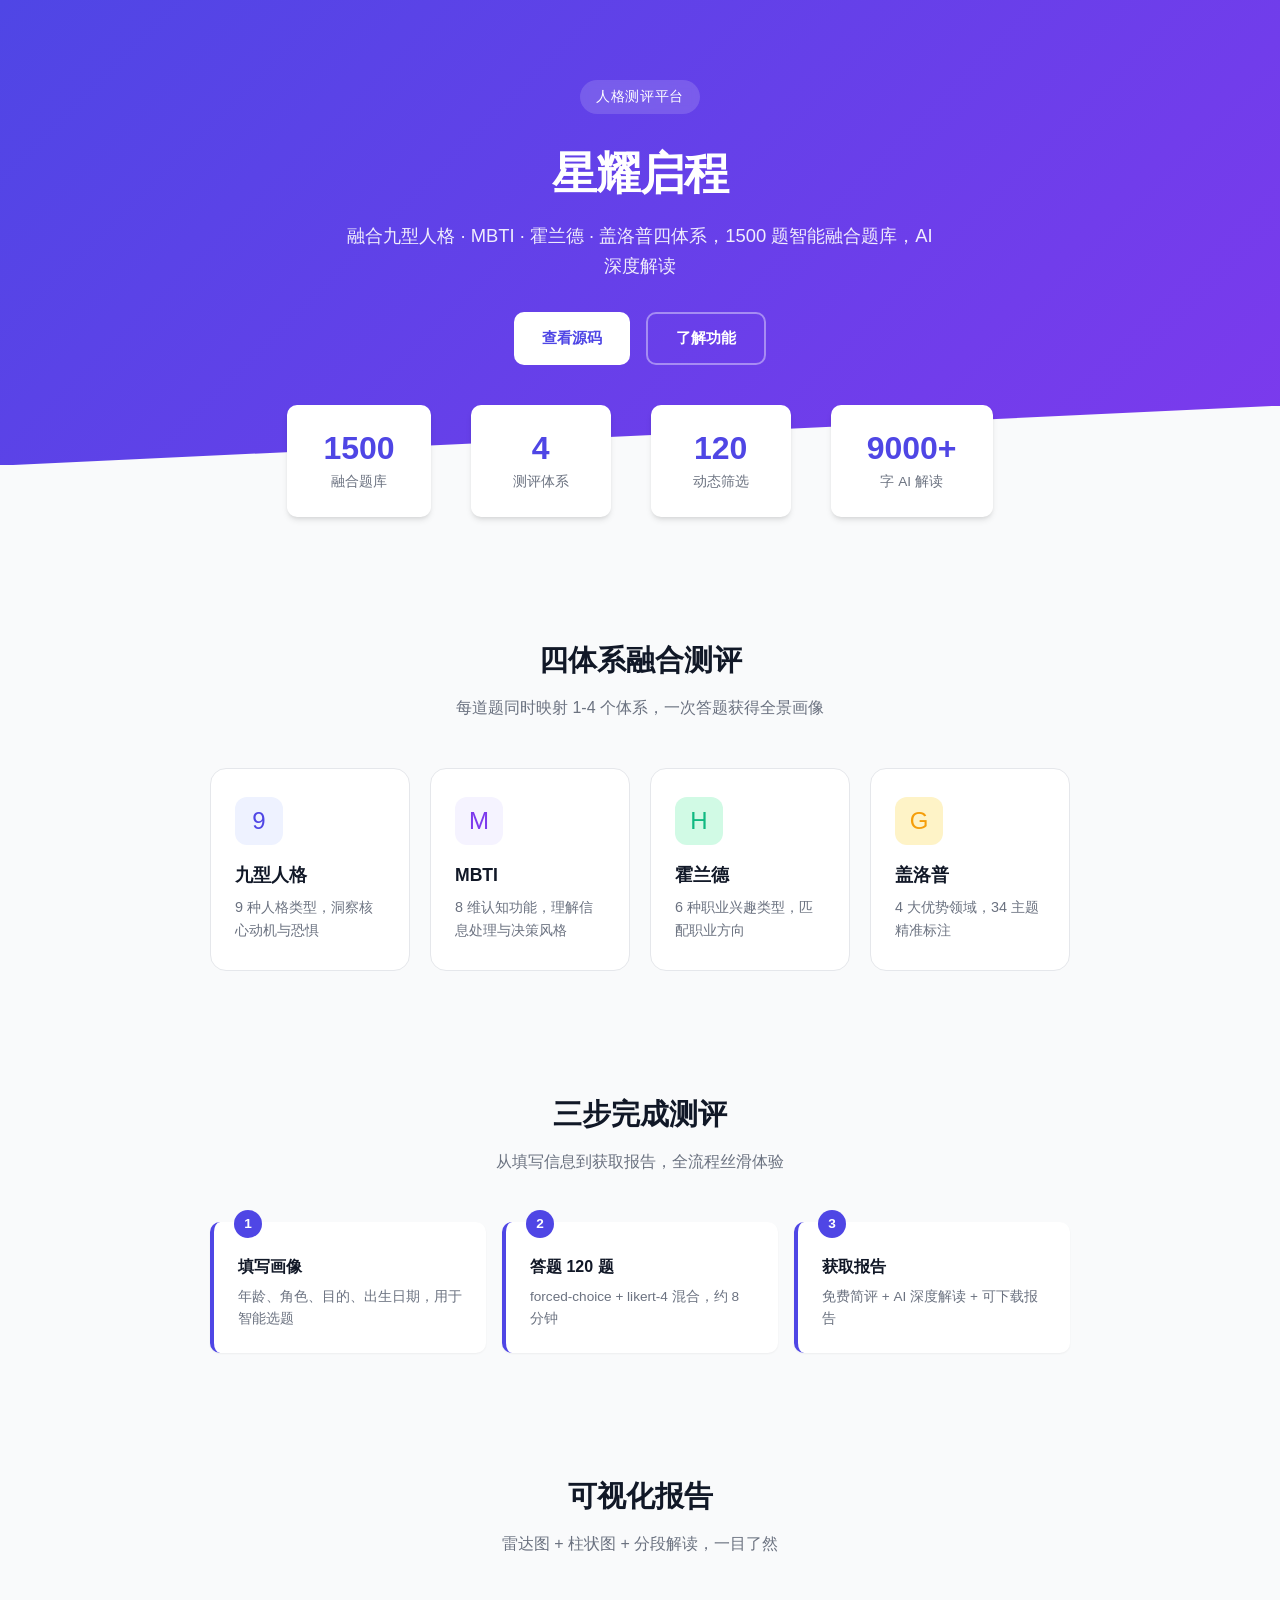
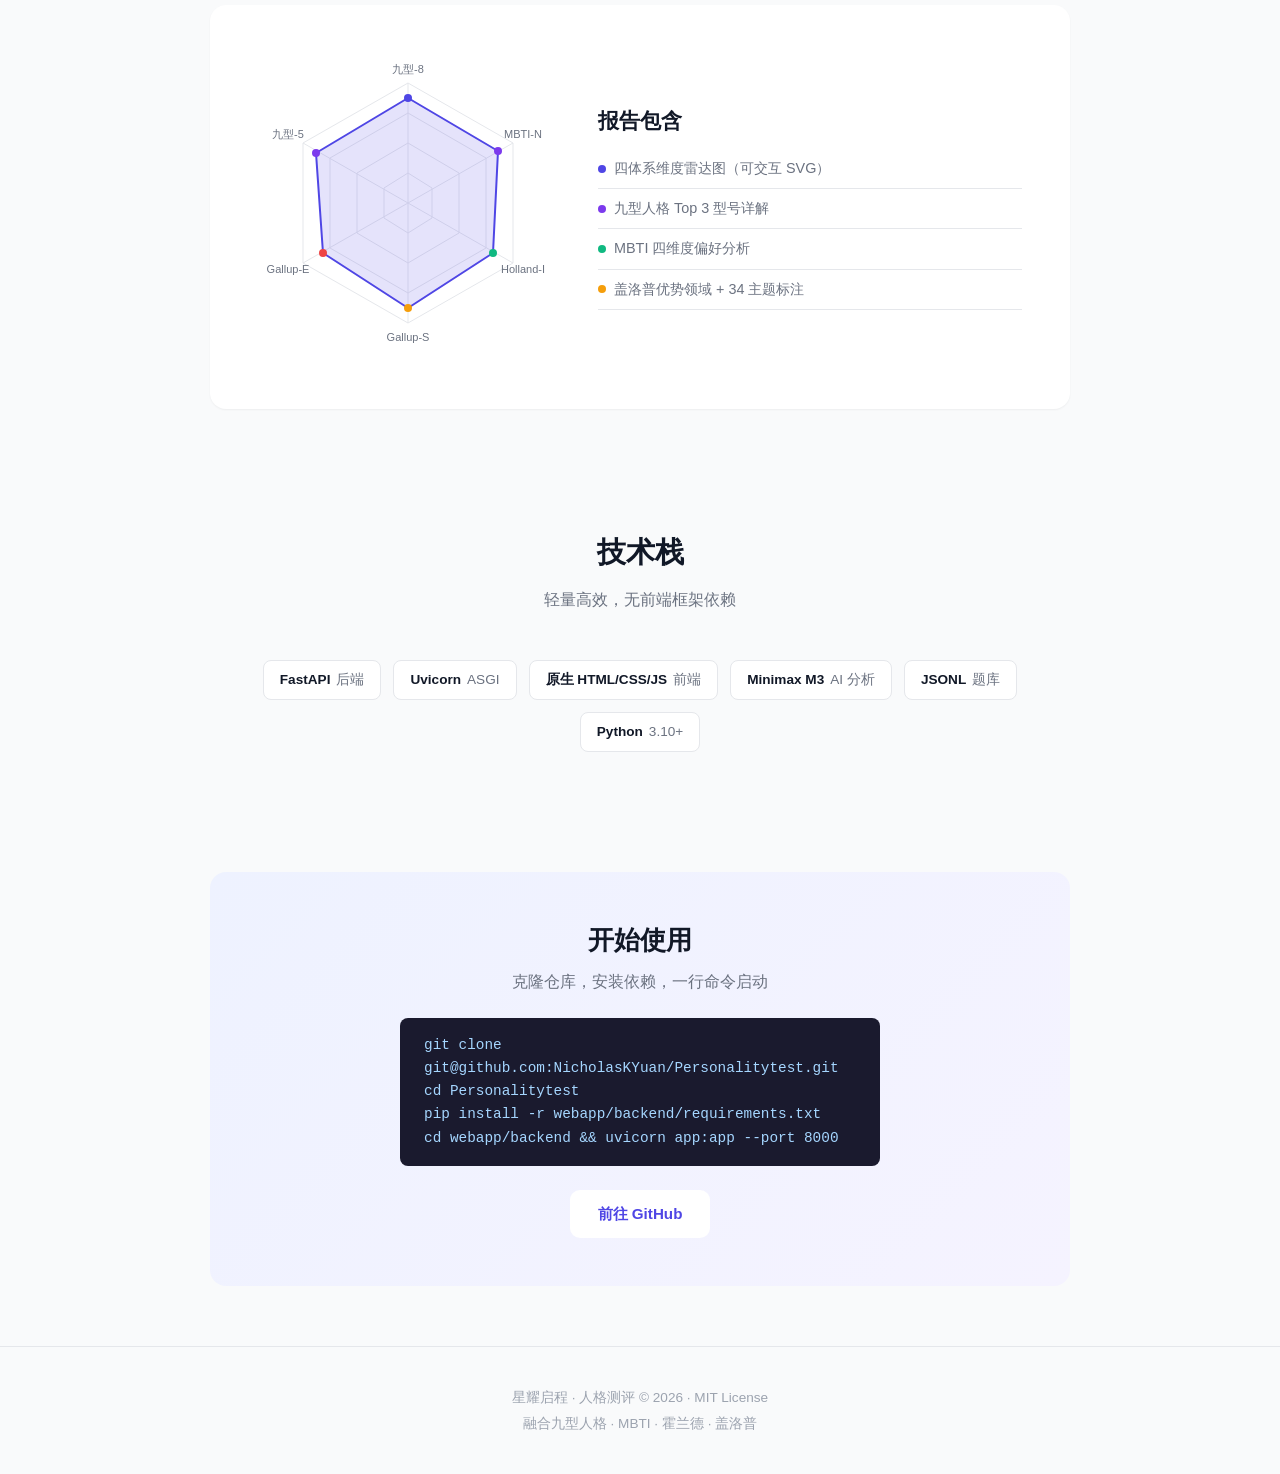
==== docs/index.html @ fbc4feb8 "docs: 添加 GitHub Pages 展示页" ====
<!DOCTYPE html>
<html lang="zh-CN">
<head>
    <meta charset="UTF-8">
    <meta name="viewport" content="width=device-width, initial-scale=1.0">
    <title>星耀启程 · 人格测评</title>
    <style>
        :root {
            --color-primary: #4F46E5;
            --color-primary-hover: #4338CA;
            --color-primary-light: #EEF2FF;
            --color-secondary: #7C3AED;
            --color-secondary-light: #F5F3FF;
            --color-bg: #F9FAFB;
            --color-surface: #FFFFFF;
            --color-border: #E5E7EB;
            --color-text: #111827;
            --color-text-secondary: #6B7280;
            --color-text-muted: #9CA3AF;
            --color-success: #10B981;
            --color-error: #EF4444;
            --color-warning: #F59E0B;
            --shadow-sm: 0 1px 2px rgba(0,0,0,0.05);
            --shadow-md: 0 4px 6px -1px rgba(0,0,0,0.1), 0 2px 4px -2px rgba(0,0,0,0.1);
            --shadow-lg: 0 10px 15px -3px rgba(0,0,0,0.1), 0 4px 6px -4px rgba(0,0,0,0.1);
            --radius-md: 10px;
            --radius-lg: 16px;
            --font-family: -apple-system, BlinkMacSystemFont, "Segoe UI", "PingFang SC", "Hiragino Sans GB", "Microsoft YaHei", "Helvetica Neue", sans-serif;
        }
        * { margin: 0; padding: 0; box-sizing: border-box; }
        html { font-size: 16px; -webkit-font-smoothing: antialiased; -moz-osx-font-smoothing: grayscale; }
        body { font-family: var(--font-family); background: var(--color-bg); color: var(--color-text); line-height: 1.6; }
        a { color: var(--color-primary); text-decoration: none; }
        a:hover { color: var(--color-primary-hover); }

        /* Hero */
        .hero {
            background: linear-gradient(135deg, #4F46E5 0%, #7C3AED 100%);
            color: #fff;
            padding: 80px 20px 100px;
            text-align: center;
            position: relative;
            overflow: hidden;
        }
        .hero::after {
            content: '';
            position: absolute;
            bottom: -1px;
            left: 0;
            right: 0;
            height: 60px;
            background: var(--color-bg);
            clip-path: polygon(0 100%, 100% 100%, 100% 0, 0 60px);
        }
        .hero-badge {
            display: inline-block;
            background: rgba(255,255,255,0.15);
            backdrop-filter: blur(4px);
            padding: 6px 16px;
            border-radius: 20px;
            font-size: 0.85rem;
            margin-bottom: 24px;
            letter-spacing: 0.05em;
        }
        .hero h1 {
            font-size: 2.8rem;
            font-weight: 700;
            margin-bottom: 12px;
            letter-spacing: -0.02em;
        }
        .hero p {
            font-size: 1.15rem;
            opacity: 0.9;
            max-width: 600px;
            margin: 0 auto 32px;
        }
        .hero-buttons {
            display: flex;
            gap: 16px;
            justify-content: center;
            flex-wrap: wrap;
        }
        .btn {
            display: inline-flex;
            align-items: center;
            gap: 8px;
            padding: 12px 28px;
            border-radius: var(--radius-md);
            font-weight: 600;
            font-size: 0.95rem;
            transition: all 0.2s;
            cursor: pointer;
            border: none;
        }
        .btn-primary {
            background: #fff;
            color: var(--color-primary);
        }
        .btn-primary:hover {
            transform: translateY(-2px);
            box-shadow: var(--shadow-lg);
            color: var(--color-primary-hover);
        }
        .btn-outline {
            background: transparent;
            color: #fff;
            border: 2px solid rgba(255,255,255,0.4);
        }
        .btn-outline:hover {
            border-color: #fff;
            background: rgba(255,255,255,0.1);
        }

        /* Container */
        .container {
            max-width: 900px;
            margin: 0 auto;
            padding: 0 20px;
        }

        /* Stats bar */
        .stats-bar {
            display: flex;
            gap: 40px;
            justify-content: center;
            flex-wrap: wrap;
            margin: -60px 20px 60px;
            position: relative;
            z-index: 1;
        }
        .stat-card {
            background: var(--color-surface);
            box-shadow: var(--shadow-md);
            border-radius: var(--radius-md);
            padding: 24px 36px;
            text-align: center;
            min-width: 140px;
        }
        .stat-number {
            font-size: 2rem;
            font-weight: 700;
            color: var(--color-primary);
            line-height: 1.2;
        }
        .stat-label {
            font-size: 0.85rem;
            color: var(--color-text-secondary);
            margin-top: 4px;
        }

        /* Section */
        .section {
            padding: 60px 0;
        }
        .section-title {
            font-size: 1.8rem;
            font-weight: 700;
            text-align: center;
            margin-bottom: 12px;
        }
        .section-subtitle {
            font-size: 1rem;
            color: var(--color-text-secondary);
            text-align: center;
            margin-bottom: 48px;
        }

        /* System cards */
        .systems-grid {
            display: grid;
            grid-template-columns: repeat(auto-fit, minmax(200px, 1fr));
            gap: 20px;
        }
        .system-card {
            background: var(--color-surface);
            border: 1px solid var(--color-border);
            border-radius: var(--radius-lg);
            padding: 28px 24px;
            transition: all 0.2s;
        }
        .system-card:hover {
            border-color: var(--color-primary);
            box-shadow: var(--shadow-md);
            transform: translateY(-2px);
        }
        .system-icon {
            width: 48px;
            height: 48px;
            border-radius: 12px;
            display: flex;
            align-items: center;
            justify-content: center;
            font-size: 1.5rem;
            margin-bottom: 16px;
        }
        .system-card h3 {
            font-size: 1.1rem;
            font-weight: 600;
            margin-bottom: 6px;
        }
        .system-card p {
            font-size: 0.9rem;
            color: var(--color-text-secondary);
        }

        /* Flow */
        .flow-steps {
            display: flex;
            gap: 16px;
            flex-wrap: wrap;
        }
        .flow-step {
            flex: 1;
            min-width: 180px;
            background: var(--color-surface);
            border-radius: var(--radius-md);
            padding: 24px;
            border-left: 4px solid var(--color-primary);
            box-shadow: var(--shadow-sm);
            position: relative;
        }
        .flow-step-num {
            position: absolute;
            top: -12px;
            left: 20px;
            background: var(--color-primary);
            color: #fff;
            width: 28px;
            height: 28px;
            border-radius: 50%;
            display: flex;
            align-items: center;
            justify-content: center;
            font-size: 0.85rem;
            font-weight: 600;
        }
        .flow-step h4 {
            font-size: 1rem;
            font-weight: 600;
            margin: 8px 0 6px;
        }
        .flow-step p {
            font-size: 0.85rem;
            color: var(--color-text-secondary);
        }

        /* Radar chart */
        .radar-section {
            background: var(--color-surface);
            border-radius: var(--radius-lg);
            padding: 48px;
            box-shadow: var(--shadow-sm);
            display: flex;
            gap: 40px;
            align-items: center;
            flex-wrap: wrap;
        }
        .radar-svg {
            flex: 0 0 300px;
            margin: 0 auto;
        }
        .radar-info {
            flex: 1;
            min-width: 250px;
        }
        .radar-info h3 {
            font-size: 1.3rem;
            margin-bottom: 12px;
        }
        .radar-info ul {
            list-style: none;
            padding: 0;
        }
        .radar-info li {
            padding: 8px 0;
            border-bottom: 1px solid var(--color-border);
            font-size: 0.9rem;
            color: var(--color-text-secondary);
            display: flex;
            align-items: center;
            gap: 8px;
        }
        .radar-info li::before {
            content: '';
            width: 8px;
            height: 8px;
            border-radius: 50%;
            flex-shrink: 0;
        }
        .radar-info li:nth-child(1)::before { background: #4F46E5; }
        .radar-info li:nth-child(2)::before { background: #7C3AED; }
        .radar-info li:nth-child(3)::before { background: #10B981; }
        .radar-info li:nth-child(4)::before { background: #F59E0B; }

        /* Tech badges */
        .tech-badges {
            display: flex;
            gap: 12px;
            flex-wrap: wrap;
            justify-content: center;
        }
        .tech-badge {
            background: var(--color-surface);
            border: 1px solid var(--color-border);
            border-radius: 8px;
            padding: 8px 16px;
            font-size: 0.85rem;
            font-weight: 500;
            color: var(--color-text-secondary);
            display: flex;
            align-items: center;
            gap: 6px;
        }
        .tech-badge strong {
            color: var(--color-text);
        }

        /* CTA */
        .cta {
            background: linear-gradient(135deg, var(--color-primary-light) 0%, var(--color-secondary-light) 100%);
            border-radius: var(--radius-lg);
            padding: 48px;
            text-align: center;
            margin: 60px 0;
        }
        .cta h2 {
            font-size: 1.6rem;
            margin-bottom: 8px;
        }
        .cta p {
            color: var(--color-text-secondary);
            margin-bottom: 24px;
        }

        /* Footer */
        footer {
            text-align: center;
            padding: 40px 20px;
            color: var(--color-text-muted);
            font-size: 0.85rem;
            border-top: 1px solid var(--color-border);
        }

        @media (max-width: 600px) {
            .hero h1 { font-size: 2rem; }
            .hero p { font-size: 1rem; }
            .stat-card { padding: 16px 24px; min-width: 110px; }
            .stat-number { font-size: 1.5rem; }
            .radar-section { padding: 24px; }
            .radar-svg { flex: 0 0 220px; }
        }
    </style>
</head>
<body>

<!-- Hero -->
<section class="hero">
    <span class="hero-badge">人格测评平台</span>
    <h1>星耀启程</h1>
    <p>融合九型人格 · MBTI · 霍兰德 · 盖洛普四体系，1500 题智能融合题库，AI 深度解读</p>
    <div class="hero-buttons">
        <a href="https://github.com/NicholasKYuan/Personalitytest" class="btn btn-primary">查看源码</a>
        <a href="#features" class="btn btn-outline">了解功能</a>
    </div>
</section>

<!-- Stats -->
<div class="stats-bar">
    <div class="stat-card">
        <div class="stat-number">1500</div>
        <div class="stat-label">融合题库</div>
    </div>
    <div class="stat-card">
        <div class="stat-number">4</div>
        <div class="stat-label">测评体系</div>
    </div>
    <div class="stat-card">
        <div class="stat-number">120</div>
        <div class="stat-label">动态筛选</div>
    </div>
    <div class="stat-card">
        <div class="stat-number">9000+</div>
        <div class="stat-label">字 AI 解读</div>
    </div>
</div>

<!-- Four Systems -->
<div class="container">
    <section class="section" id="features">
        <h2 class="section-title">四体系融合测评</h2>
        <p class="section-subtitle">每道题同时映射 1-4 个体系，一次答题获得全景画像</p>
        <div class="systems-grid">
            <div class="system-card">
                <div class="system-icon" style="background:var(--color-primary-light);color:var(--color-primary);">9</div>
                <h3>九型人格</h3>
                <p>9 种人格类型，洞察核心动机与恐惧</p>
            </div>
            <div class="system-card">
                <div class="system-icon" style="background:var(--color-secondary-light);color:var(--color-secondary);">M</div>
                <h3>MBTI</h3>
                <p>8 维认知功能，理解信息处理与决策风格</p>
            </div>
            <div class="system-card">
                <div class="system-icon" style="background:#D1FAE5;color:#10B981;">H</div>
                <h3>霍兰德</h3>
                <p>6 种职业兴趣类型，匹配职业方向</p>
            </div>
            <div class="system-card">
                <div class="system-icon" style="background:#FEF3C7;color:#F59E0B;">G</div>
                <h3>盖洛普</h3>
                <p>4 大优势领域，34 主题精准标注</p>
            </div>
        </div>
    </section>

    <!-- Flow -->
    <section class="section">
        <h2 class="section-title">三步完成测评</h2>
        <p class="section-subtitle">从填写信息到获取报告，全流程丝滑体验</p>
        <div class="flow-steps">
            <div class="flow-step">
                <div class="flow-step-num">1</div>
                <h4>填写画像</h4>
                <p>年龄、角色、目的、出生日期，用于智能选题</p>
            </div>
            <div class="flow-step">
                <div class="flow-step-num">2</div>
                <h4>答题 120 题</h4>
                <p>forced-choice + likert-4 混合，约 8 分钟</p>
            </div>
            <div class="flow-step">
                <div class="flow-step-num">3</div>
                <h4>获取报告</h4>
                <p>免费简评 + AI 深度解读 + 可下载报告</p>
            </div>
        </div>
    </section>

    <!-- Radar Sample -->
    <section class="section">
        <h2 class="section-title">可视化报告</h2>
        <p class="section-subtitle">雷达图 + 柱状图 + 分段解读，一目了然</p>
        <div class="radar-section">
            <div class="radar-svg">
                <svg viewBox="0 0 300 300" width="300" height="300">
                    <!-- Grid -->
                    <polygon points="150,30 255,90 255,210 150,270 45,210 45,90" fill="none" stroke="#E5E7EB" stroke-width="1"/>
                    <polygon points="150,60 228,105 228,195 150,240 72,195 72,105" fill="none" stroke="#E5E7EB" stroke-width="1"/>
                    <polygon points="150,90 201,120 201,180 150,210 99,180 99,120" fill="none" stroke="#E5E7EB" stroke-width="1"/>
                    <polygon points="150,120 174,135 174,165 150,180 126,165 126,135" fill="none" stroke="#E5E7EB" stroke-width="1"/>
                    <!-- Axes -->
                    <line x1="150" y1="150" x2="150" y2="30" stroke="#E5E7EB" stroke-width="1"/>
                    <line x1="150" y1="150" x2="255" y2="90" stroke="#E5E7EB" stroke-width="1"/>
                    <line x1="150" y1="150" x2="255" y2="210" stroke="#E5E7EB" stroke-width="1"/>
                    <line x1="150" y1="150" x2="150" y2="270" stroke="#E5E7EB" stroke-width="1"/>
                    <line x1="150" y1="150" x2="45" y2="210" stroke="#E5E7EB" stroke-width="1"/>
                    <line x1="150" y1="150" x2="45" y2="90" stroke="#E5E7EB" stroke-width="1"/>
                    <!-- Data -->
                    <polygon points="150,45 240,98 235,200 150,255 65,200 58,100"
                        fill="rgba(79,70,229,0.15)" stroke="#4F46E5" stroke-width="2" stroke-linejoin="round"/>
                    <!-- Labels -->
                    <text x="150" y="20" text-anchor="middle" font-size="11" fill="#6B7280">九型-8</text>
                    <text x="265" y="85" text-anchor="middle" font-size="11" fill="#6B7280">MBTI-N</text>
                    <text x="265" y="220" text-anchor="middle" font-size="11" fill="#6B7280">Holland-I</text>
                    <text x="150" y="288" text-anchor="middle" font-size="11" fill="#6B7280">Gallup-S</text>
                    <text x="30" y="220" text-anchor="middle" font-size="11" fill="#6B7280">Gallup-E</text>
                    <text x="30" y="85" text-anchor="middle" font-size="11" fill="#6B7280">九型-5</text>
                    <!-- Points -->
                    <circle cx="150" cy="45" r="4" fill="#4F46E5"/>
                    <circle cx="240" cy="98" r="4" fill="#7C3AED"/>
                    <circle cx="235" cy="200" r="4" fill="#10B981"/>
                    <circle cx="150" cy="255" r="4" fill="#F59E0B"/>
                    <circle cx="65" cy="200" r="4" fill="#EF4444"/>
                    <circle cx="58" cy="100" r="4" fill="#7C3AED"/>
                </svg>
            </div>
            <div class="radar-info">
                <h3>报告包含</h3>
                <ul>
                    <li>四体系维度雷达图（可交互 SVG）</li>
                    <li>九型人格 Top 3 型号详解</li>
                    <li>MBTI 四维度偏好分析</li>
                    <li>盖洛普优势领域 + 34 主题标注</li>
                </ul>
            </div>
        </div>
    </section>

    <!-- Tech Stack -->
    <section class="section">
        <h2 class="section-title">技术栈</h2>
        <p class="section-subtitle">轻量高效，无前端框架依赖</p>
        <div class="tech-badges">
            <div class="tech-badge"><strong>FastAPI</strong> 后端</div>
            <div class="tech-badge"><strong>Uvicorn</strong> ASGI</div>
            <div class="tech-badge"><strong>原生 HTML/CSS/JS</strong> 前端</div>
            <div class="tech-badge"><strong>Minimax M3</strong> AI 分析</div>
            <div class="tech-badge"><strong>JSONL</strong> 题库</div>
            <div class="tech-badge"><strong>Python</strong> 3.10+</div>
        </div>
    </section>

    <!-- CTA -->
    <div class="cta">
        <h2>开始使用</h2>
        <p>克隆仓库，安装依赖，一行命令启动</p>
        <div style="background:#1a1a2e;color:#a5d6ff;padding:16px 24px;border-radius:8px;font-family:monospace;font-size:0.9rem;margin:16px auto;max-width:480px;text-align:left;">
            git clone git@github.com:NicholasKYuan/Personalitytest.git<br>
            cd Personalitytest<br>
            pip install -r webapp/backend/requirements.txt<br>
            cd webapp/backend && uvicorn app:app --port 8000
        </div>
        <a href="https://github.com/NicholasKYuan/Personalitytest" class="btn btn-primary" style="margin-top:8px;">前往 GitHub</a>
    </div>
</div>

<footer>
    <p>星耀启程 · 人格测评 &copy; 2026 · MIT License</p>
    <p style="margin-top:4px;">融合九型人格 · MBTI · 霍兰德 · 盖洛普</p>
</footer>

</body>
</html>
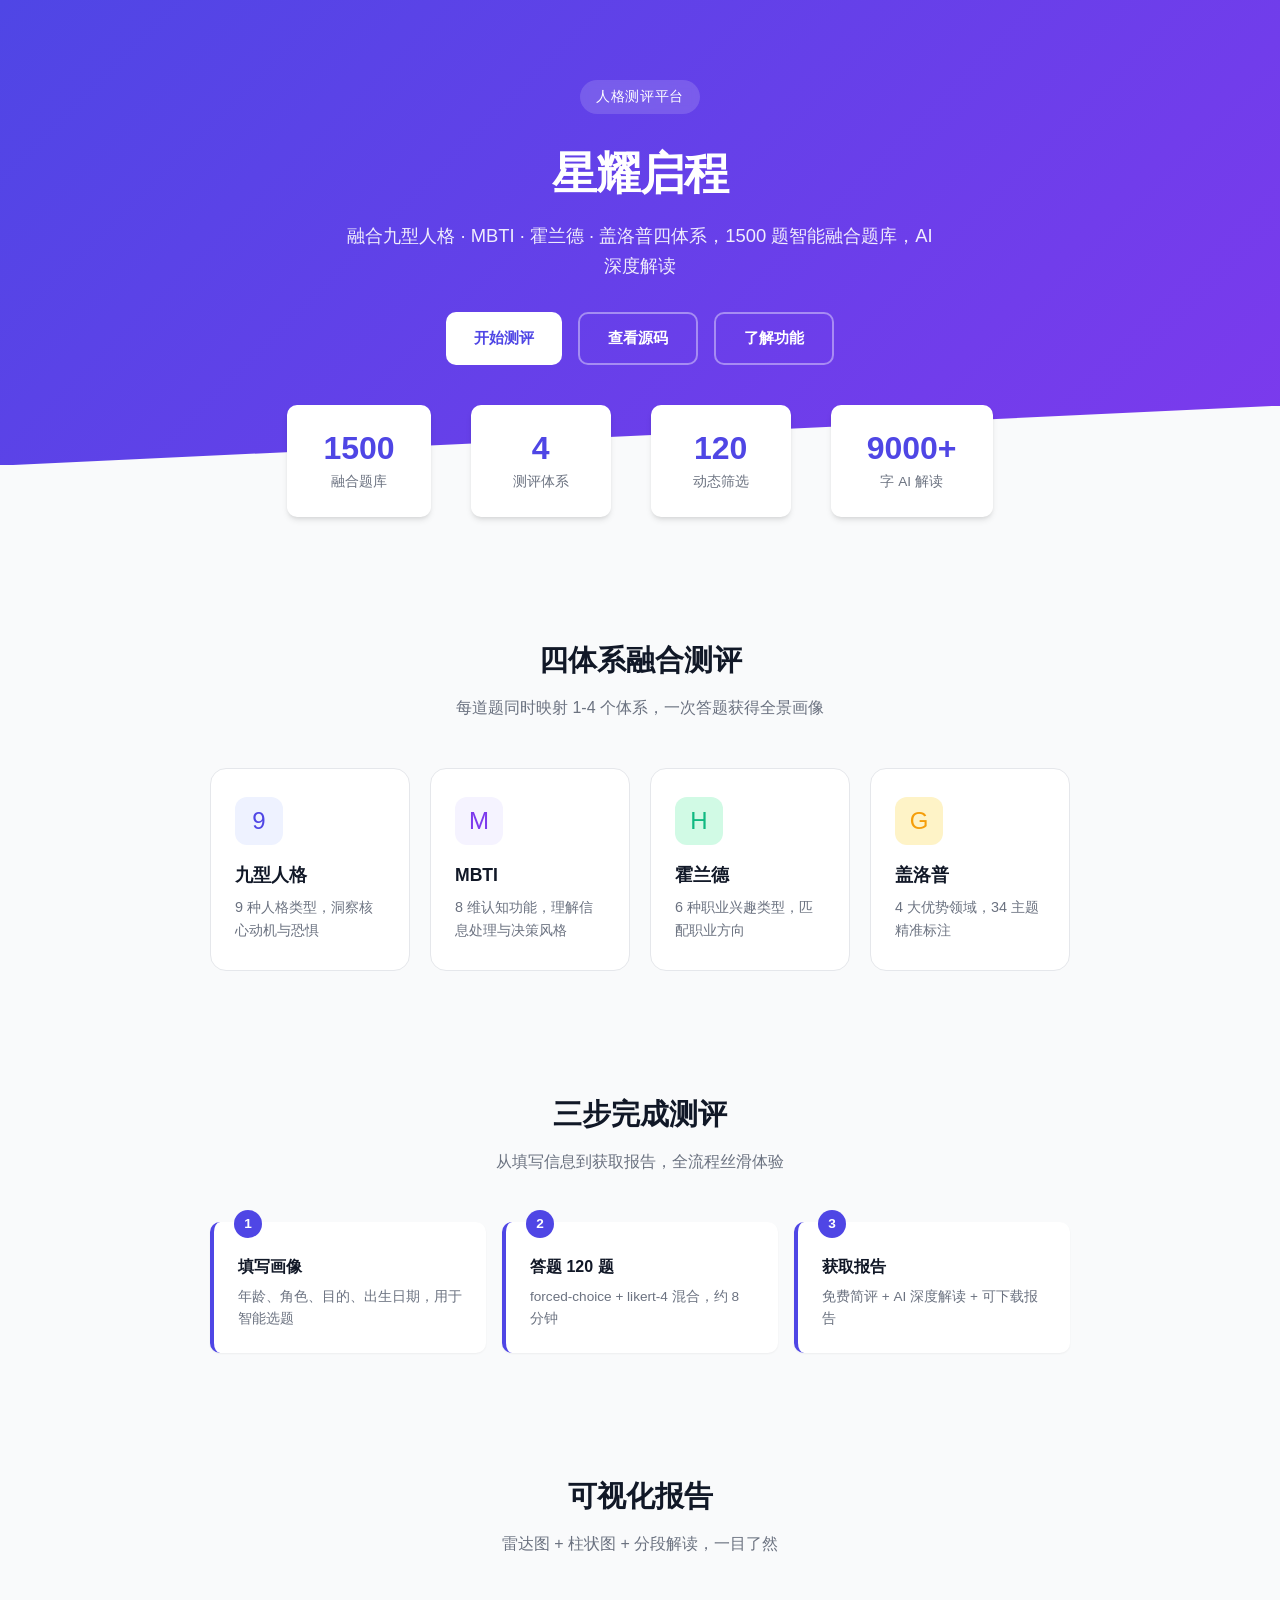
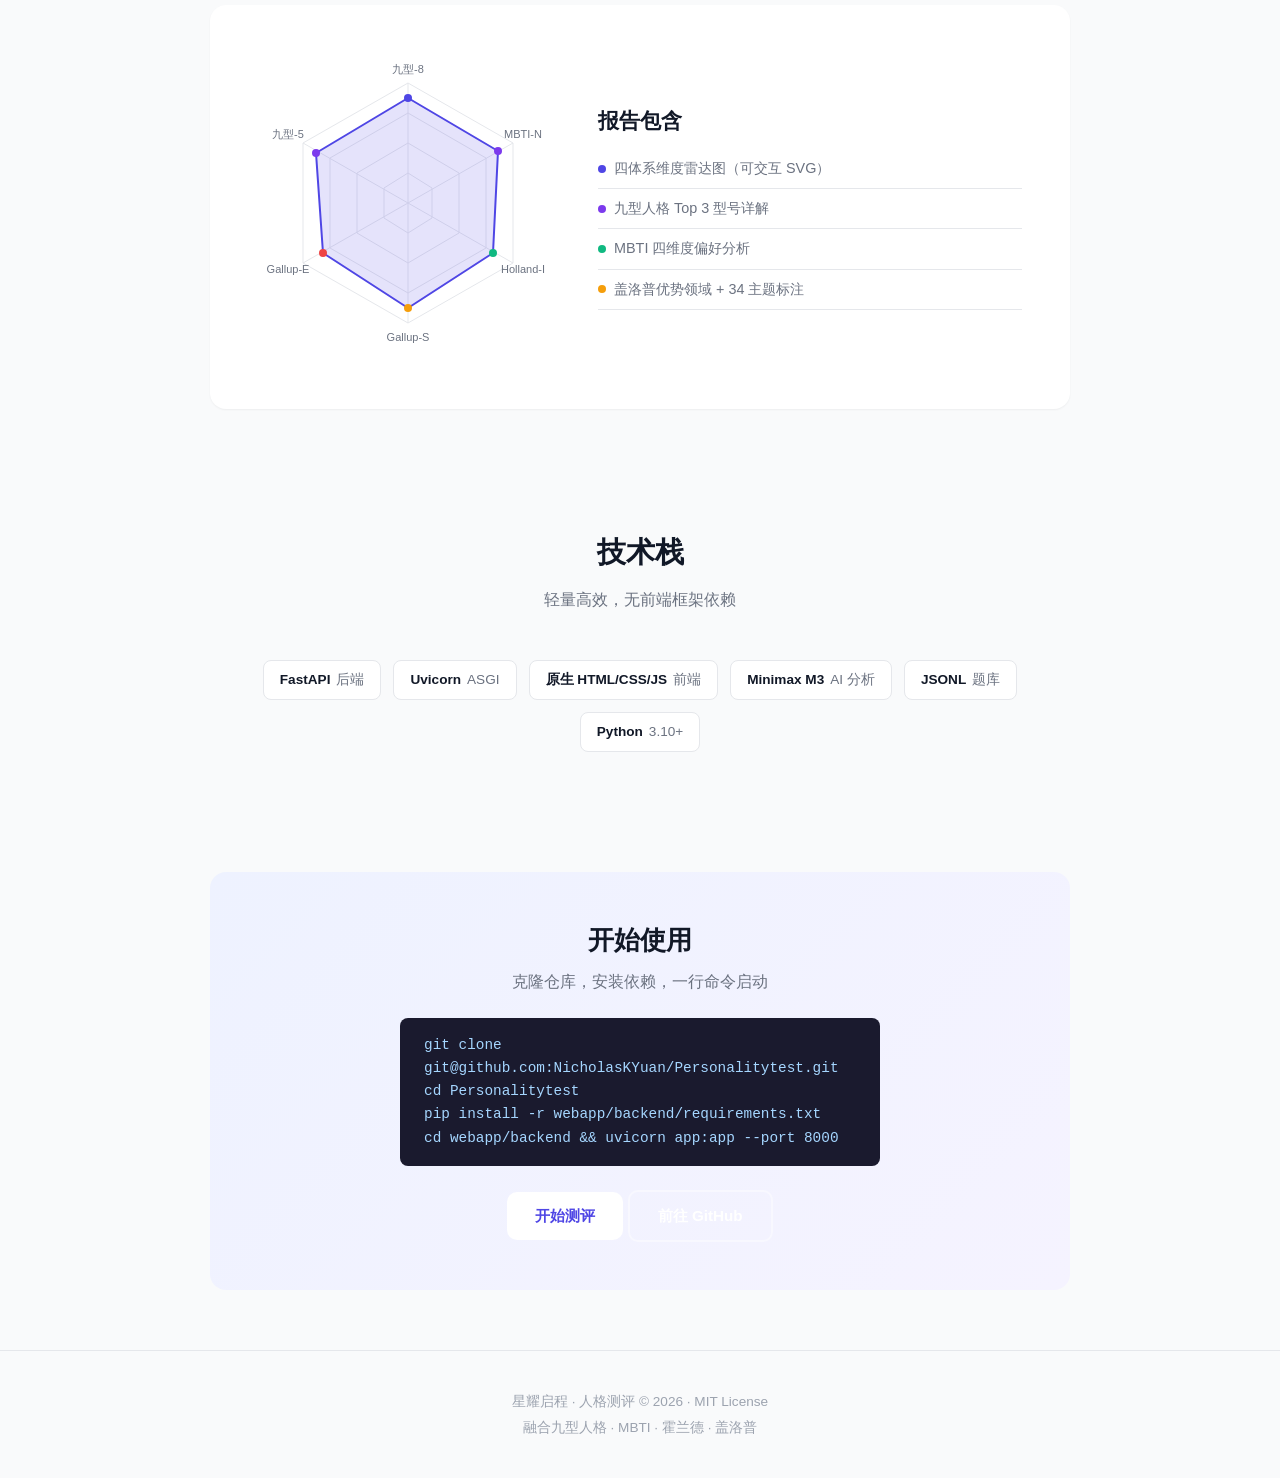
==== commit d138bd85: "feat: GitHub Pages 纯前端演示版 (docs/) - docs/js/engine.js: selector.py 选题算法 + 统一评分规范的 JS 移植,   同 profile" ====
--- a/docs/index.html
+++ b/docs/index.html
@@ -3,6 +3,7 @@
 <head>
     <meta charset="UTF-8">
     <meta name="viewport" content="width=device-width, initial-scale=1.0">
+    <link rel="icon" href="data:image/svg+xml,<svg xmlns=%27http://www.w3.org/2000/svg%27 viewBox=%270 0 100 100%27><text y=%2780%27 font-size=%2780%27>&#127775;</text></svg>">
     <title>星耀启程 · 人格测评</title>
     <style>
         :root {
@@ -359,7 +360,8 @@
     <h1>星耀启程</h1>
     <p>融合九型人格 · MBTI · 霍兰德 · 盖洛普四体系，1500 题智能融合题库，AI 深度解读</p>
     <div class="hero-buttons">
-        <a href="https://github.com/NicholasKYuan/Personalitytest" class="btn btn-primary">查看源码</a>
+        <a href="./app.html" class="btn btn-primary">开始测评</a>
+        <a href="https://github.com/NicholasKYuan/Personalitytest" class="btn btn-outline">查看源码</a>
         <a href="#features" class="btn btn-outline">了解功能</a>
     </div>
 </section>
@@ -510,7 +512,8 @@
             pip install -r webapp/backend/requirements.txt<br>
             cd webapp/backend && uvicorn app:app --port 8000
         </div>
-        <a href="https://github.com/NicholasKYuan/Personalitytest" class="btn btn-primary" style="margin-top:8px;">前往 GitHub</a>
+        <a href="./app.html" class="btn btn-primary" style="margin-top:8px;">开始测评</a>
+        <a href="https://github.com/NicholasKYuan/Personalitytest" class="btn btn-outline" style="margin-top:8px;">前往 GitHub</a>
     </div>
 </div>
 
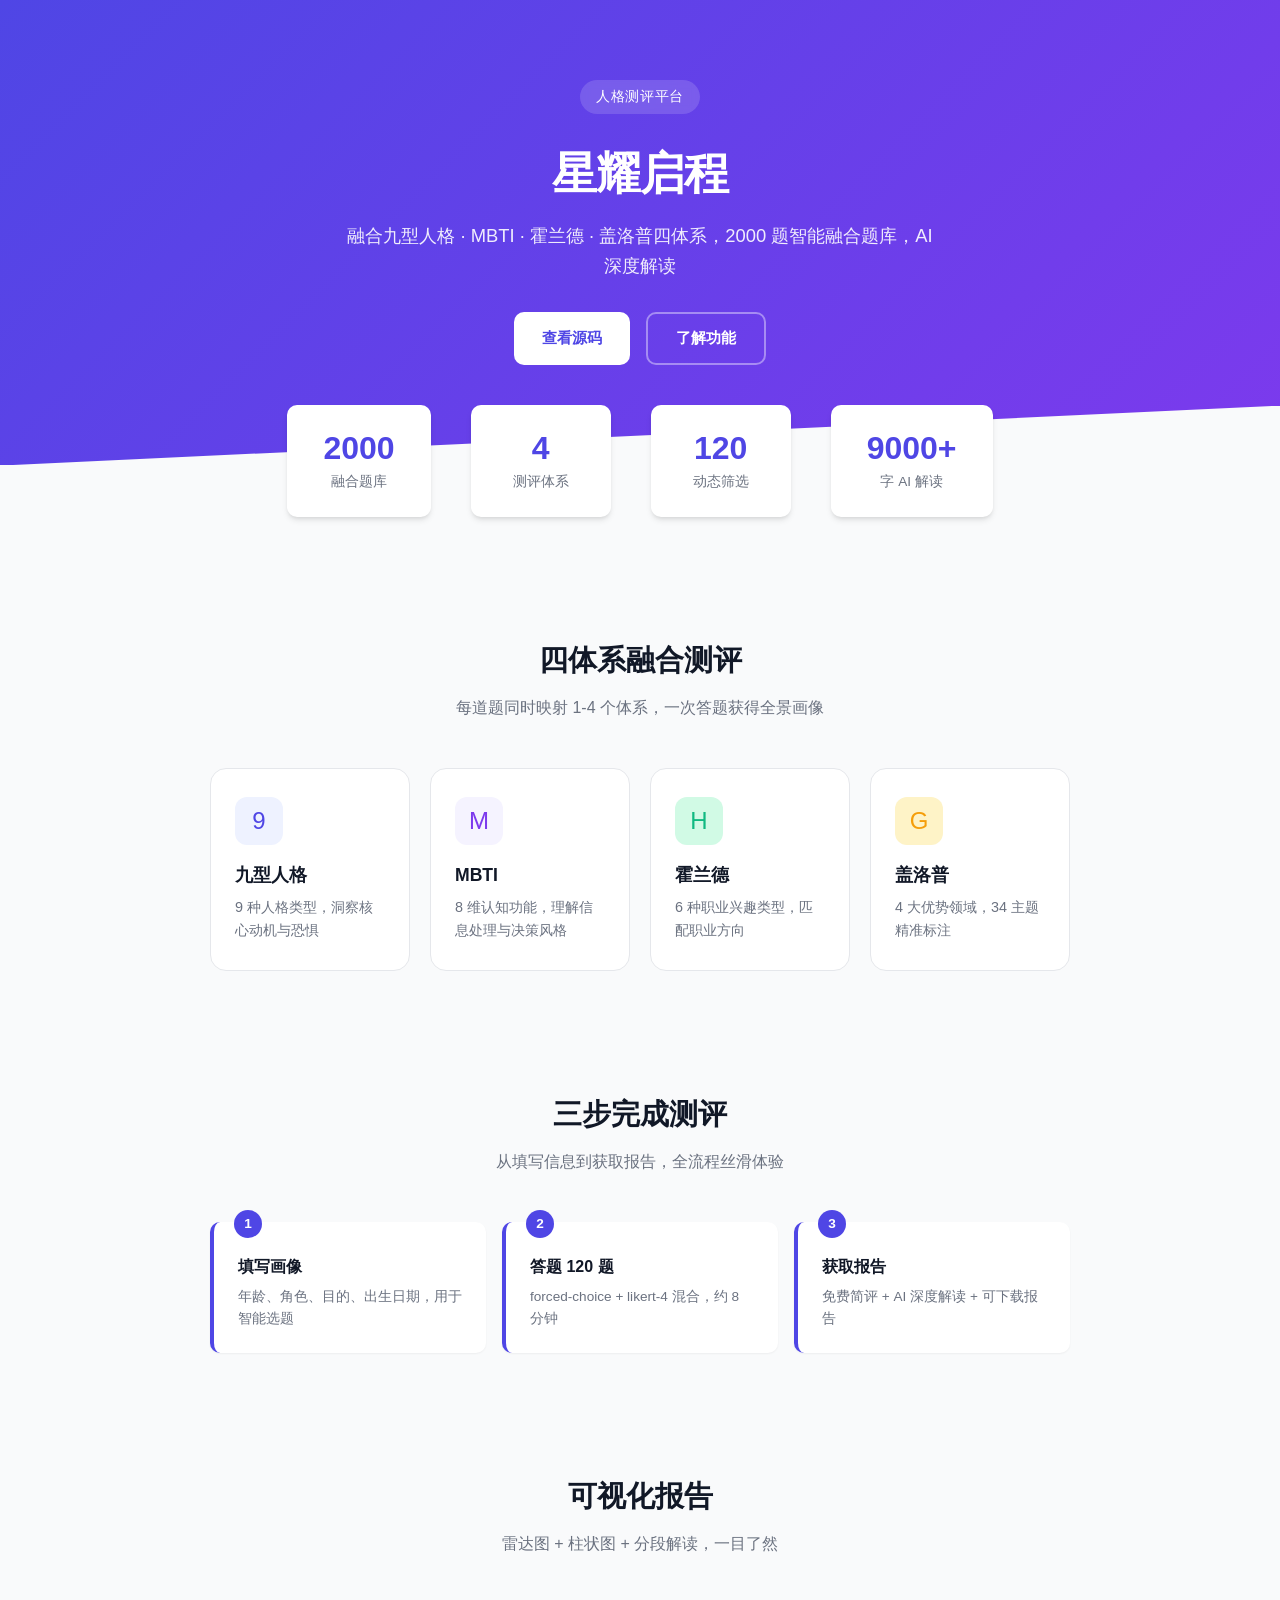
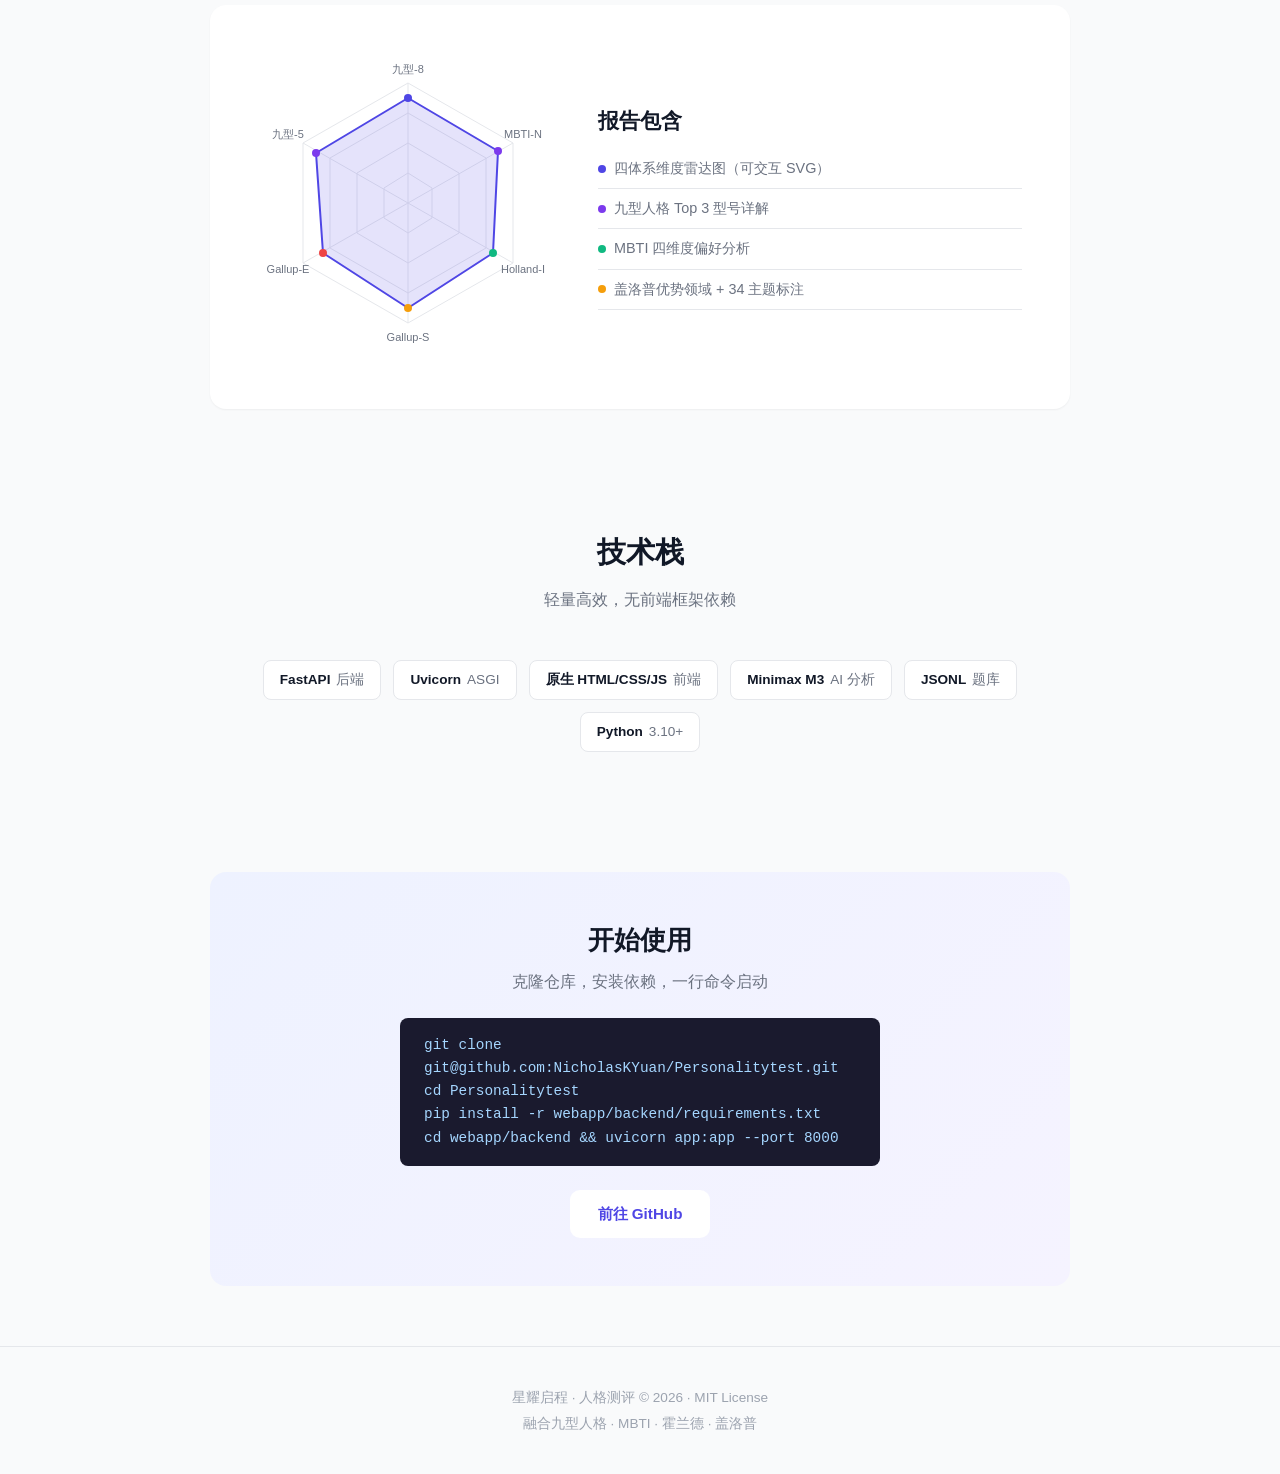
==== commit 9197d14b: "feat: add admin session cleanup endpoint + fresh records test script" ====
--- a/docs/index.html
+++ b/docs/index.html
@@ -3,7 +3,6 @@
 <head>
     <meta charset="UTF-8">
     <meta name="viewport" content="width=device-width, initial-scale=1.0">
-    <link rel="icon" href="data:image/svg+xml,<svg xmlns=%27http://www.w3.org/2000/svg%27 viewBox=%270 0 100 100%27><text y=%2780%27 font-size=%2780%27>&#127775;</text></svg>">
     <title>星耀启程 · 人格测评</title>
     <style>
         :root {
@@ -358,10 +357,9 @@
 <section class="hero">
     <span class="hero-badge">人格测评平台</span>
     <h1>星耀启程</h1>
-    <p>融合九型人格 · MBTI · 霍兰德 · 盖洛普四体系，1500 题智能融合题库，AI 深度解读</p>
+    <p>融合九型人格 · MBTI · 霍兰德 · 盖洛普四体系，2000 题智能融合题库，AI 深度解读</p>
     <div class="hero-buttons">
-        <a href="./app.html" class="btn btn-primary">开始测评</a>
-        <a href="https://github.com/NicholasKYuan/Personalitytest" class="btn btn-outline">查看源码</a>
+        <a href="https://github.com/NicholasKYuan/Personalitytest" class="btn btn-primary">查看源码</a>
         <a href="#features" class="btn btn-outline">了解功能</a>
     </div>
 </section>
@@ -369,7 +367,7 @@
 <!-- Stats -->
 <div class="stats-bar">
     <div class="stat-card">
-        <div class="stat-number">1500</div>
+        <div class="stat-number">2000</div>
         <div class="stat-label">融合题库</div>
     </div>
     <div class="stat-card">
@@ -512,8 +510,7 @@
             pip install -r webapp/backend/requirements.txt<br>
             cd webapp/backend && uvicorn app:app --port 8000
         </div>
-        <a href="./app.html" class="btn btn-primary" style="margin-top:8px;">开始测评</a>
-        <a href="https://github.com/NicholasKYuan/Personalitytest" class="btn btn-outline" style="margin-top:8px;">前往 GitHub</a>
+        <a href="https://github.com/NicholasKYuan/Personalitytest" class="btn btn-primary" style="margin-top:8px;">前往 GitHub</a>
     </div>
 </div>
 
